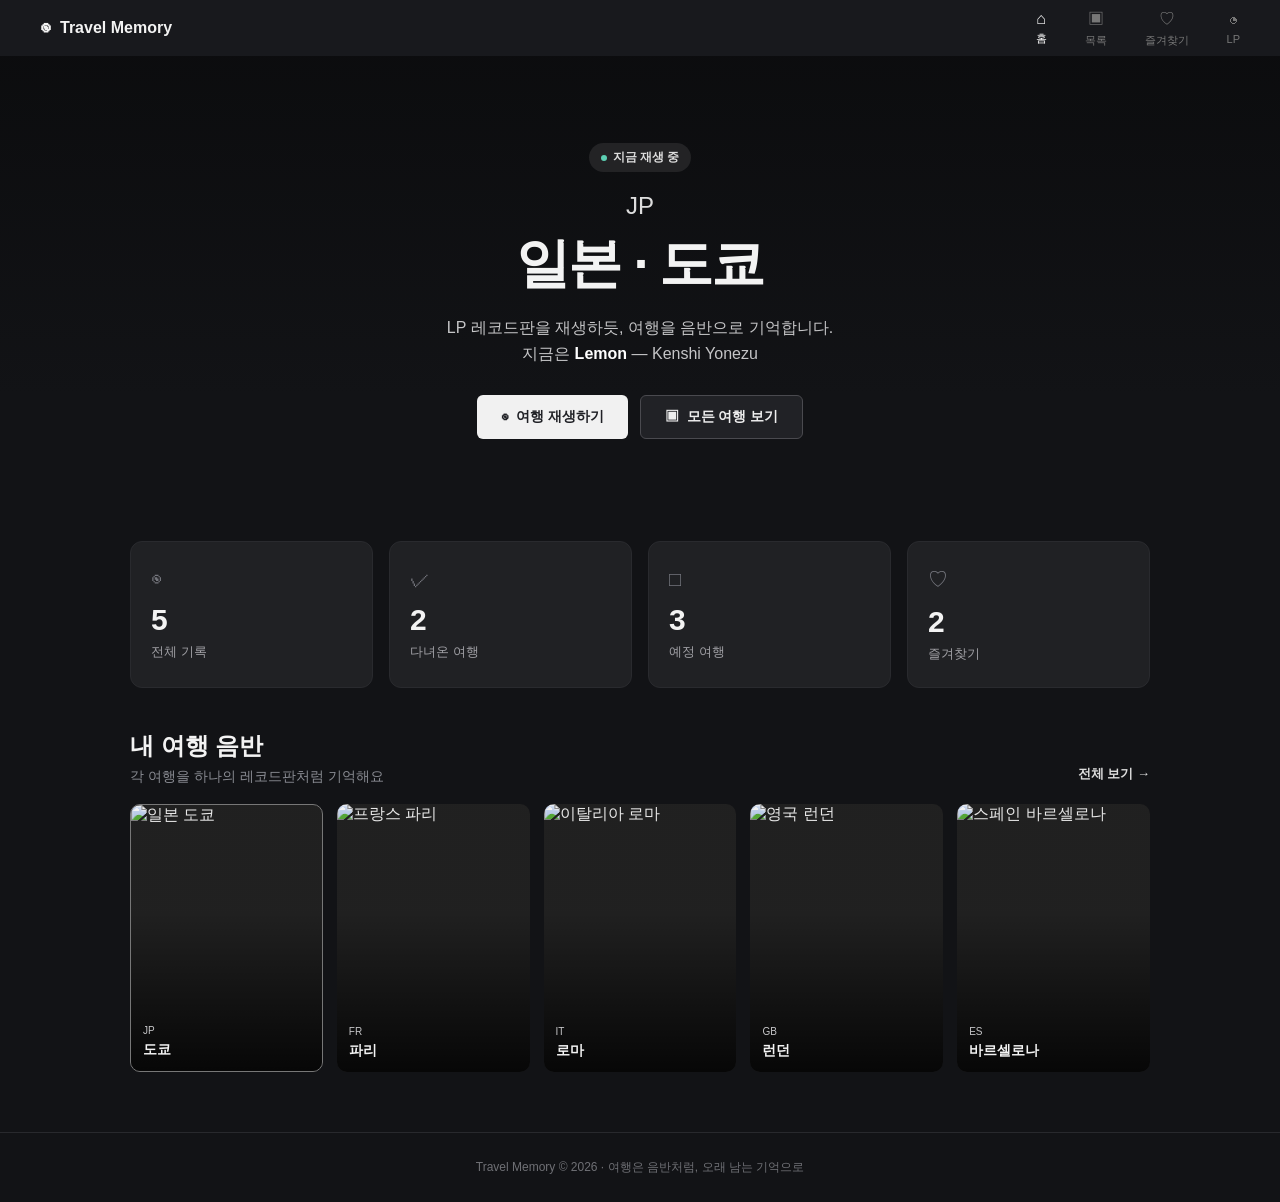
==== html/index.html @ 55512eca "파일 정리, html파일 추가" ====
<!DOCTYPE html>
<html lang="ko">

<head>
    <meta charset="UTF-8">
    <meta name="viewport" content="width=device-width, initial-scale=1.0">
    <title>Travel Memory</title>

    <link rel="stylesheet" href="../css/reset.css">
    <link rel="stylesheet" href="../css/common.css">
    <link rel="stylesheet" href="../css/card.css">
</head>

<body>

    <header class="header">

        <div class="header-inner">

            <a href="./index.html" class="logo">
                <span class="logo-icon">◉</span>
                <span>Travel Memory</span>
            </a>

            <nav class="nav">

                <a href="./index.html" class="nav-item active">
                    <span class="nav-icon">⌂</span>
                    <span>홈</span>
                </a>

                <a href="./list.html" class="nav-item">
                    <span class="nav-icon">▣</span>
                    <span>목록</span>
                </a>

                <a href="./favorites.html" class="nav-item">
                    <span class="nav-icon">♡</span>
                    <span>즐겨찾기</span>
                </a>

                <a href="./lp.html" class="nav-item">
                    <span class="nav-icon">◔</span>
                    <span>LP</span>
                </a>

            </nav>

        </div>

    </header>


    <main>

        <section class="hero">

            <div class="hero-bg"></div>

            <div class="hero-content">

                <div class="play-status">
                    <span class="status-dot"></span>
                    지금 재생 중
                </div>

                <p class="country-code">JP</p>

                <h1>일본 · 도쿄</h1>

                <p class="hero-description">
                    LP 레코드판을 재생하듯, 여행을 음반으로 기억합니다.
                    <br>
                    지금은 <strong>Lemon</strong> — Kenshi Yonezu
                </p>

                <div class="hero-buttons">

                    <button class="play-btn">
                        <span>◉</span>
                        여행 재생하기
                    </button>

                    <a href="#album" class="all-travel-btn">
                        <span>▣</span>
                        모든 여행 보기
                    </a>

                </div>

            </div>

        </section>


        <div class="content">

            <section class="stats">

                <article class="stat-card">
                    <span class="stat-icon">◉</span>
                    <strong>5</strong>
                    <p>전체 기록</p>
                </article>

                <article class="stat-card">
                    <span class="stat-icon">✓</span>
                    <strong>2</strong>
                    <p>다녀온 여행</p>
                </article>

                <article class="stat-card">
                    <span class="stat-icon">□</span>
                    <strong>3</strong>
                    <p>예정 여행</p>
                </article>

                <article class="stat-card">
                    <span class="stat-icon">♡</span>
                    <strong>2</strong>
                    <p>즐겨찾기</p>
                </article>

            </section>


            <section class="album" id="album">

                <div class="album-top">

                    <div>
                        <h2>내 여행 음반</h2>
                        <p>각 여행을 하나의 레코드판처럼 기억해요</p>
                    </div>

                    <a href="#" class="album-all-btn">
                        전체 보기 →
                    </a>

                </div>


                <div class="card-list">

                    <article class="travel-card active-card">

                        <img src="./images/tokyo.jpg" alt="일본 도쿄">

                        <div class="card-gradient"></div>

                        <div class="card-text">
                            <span>JP</span>
                            <strong>도쿄</strong>
                        </div>

                    </article>


                    <article class="travel-card">

                        <img src="./images/paris.jpg" alt="프랑스 파리">

                        <div class="card-gradient"></div>

                        <div class="card-text">
                            <span>FR</span>
                            <strong>파리</strong>
                        </div>

                    </article>


                    <article class="travel-card">

                        <img src="./images/rome.jpg" alt="이탈리아 로마">

                        <div class="card-gradient"></div>

                        <div class="card-text">
                            <span>IT</span>
                            <strong>로마</strong>
                        </div>

                    </article>


                    <article class="travel-card">

                        <img src="./images/london.jpg" alt="영국 런던">

                        <div class="card-gradient"></div>

                        <div class="card-text">
                            <span>GB</span>
                            <strong>런던</strong>
                        </div>

                    </article>


                    <article class="travel-card">

                        <img src="./images/barcelona.jpg" alt="스페인 바르셀로나">

                        <div class="card-gradient"></div>

                        <div class="card-text">
                            <span>ES</span>
                            <strong>바르셀로나</strong>
                        </div>

                    </article>

                </div>

            </section>

        </div>

    </main>


    <footer class="footer">
        Travel Memory © 2026 · 여행은 음반처럼, 오래 남는 기억으로
    </footer>

</body>

</html>
---- css/common.css ----
body {

    background: #121316;
    color: #f3f3f3;

    font-family:
        Arial,
        "Noto Sans KR",
        sans-serif;
}

.header {
    position: sticky;
    top: 0;

    width: 100%;

    height: 56px;

    background: #18191d;

    z-index: 100;
}

.header-inner {
    width: 100%;
    height: 100%;

    padding: 0 40px;

    display: flex;
    align-items: center;
    justify-content: space-between;
}


.logo {
    display: flex;
    align-items: center;

    gap: 10px;

    font-size: 16px;
    font-weight: 700;
}

.logo-icon {
    font-size: 20px;
}


.nav {
    height: 100%;

    display: flex;

    gap: 38px;
}

.nav-item {
    height: 100%;

    display: flex;
    flex-direction: column;

    align-items: center;
    justify-content: center;

    gap: 3px;

    color: #777;

    font-size: 11px;

    transition: 0.2s;
}

.nav-icon {
    font-size: 16px;
}

.nav-item:hover {
    color: #ddd;
}

.nav-item.active {
    color: #fff;
}


.hero {
    position: relative;

    height: 485px;

    overflow: hidden;

    display: flex;
    align-items: center;
    justify-content: center;
}

.hero-bg {
    position: absolute;

    top: 0;
    left: 0;

    width: 100%;
    height: 100%;

    /*나중에 여행 이미지로*/

    background-image:
        linear-gradient(to bottom,
            rgba(0, 0, 0, 0.35) 0%,
            rgba(18, 19, 22, 0.75) 70%,
            #121316 100%),
        url("../images/hero-tokyo.jpg");

    background-size: cover;
    background-position: center;

    z-index: 0;
}

.hero-content {
    position: relative;

    z-index: 1;

    margin-top: -15px;

    display: flex;
    flex-direction: column;

    align-items: center;

    text-align: center;
}


.play-status {
    display: flex;
    align-items: center;

    gap: 6px;

    padding: 6px 12px;

    margin-bottom: 20px;

    border-radius: 20px;

    background: rgba(40, 40, 43, 0.8);

    color: #ddd;

    font-size: 12px;
    font-weight: 600;
}


.status-dot {
    width: 6px;
    height: 6px;

    border-radius: 50%;

    background: #5ccfb3;
}


.country-code {
    margin-bottom: 8px;

    color: #ddd;

    font-size: 24px;
    font-weight: 500;
}


.hero h1 {
    margin-bottom: 14px;

    font-size: 54px;
    font-weight: 700;

    letter-spacing: -2px;
}


.hero-description {
    color: #c5c5c7;

    font-size: 16px;

    line-height: 1.6;
}


.hero-description strong {
    color: #fff;
}


.hero-buttons {
    display: flex;

    gap: 12px;

    margin-top: 28px;
}


.play-btn,
.all-travel-btn {
    height: 44px;

    padding: 0 24px;

    display: flex;
    align-items: center;
    justify-content: center;

    gap: 8px;

    border-radius: 6px;

    font-size: 14px;
    font-weight: 600;

    transition: 0.2s;
}


.play-btn {
    background: #f1f1f1;

    color: #202126;
}


.play-btn:hover {
    background: #fff;
}


.all-travel-btn {
    border: 1px solid #4a4a4f;

    background: rgba(40, 40, 45, 0.7);

    color: #eee;
}


.all-travel-btn:hover {
    background: #35353a;
}


.content {
    max-width: 1060px;

    margin: 0 auto;

    padding: 0 20px;
}


.stats {
    display: grid;

    grid-template-columns:
        repeat(4, 1fr);

    gap: 16px;

    margin-top: 0;

    margin-bottom: 42px;
}


.stat-card {
    min-height: 130px;

    padding: 24px 20px;

    display: flex;
    flex-direction: column;

    justify-content: center;

    background: #202124;

    border: 1px solid #292a2e;

    border-radius: 12px;
}


.stat-icon {
    margin-bottom: 12px;

    color: #74767d;

    font-size: 20px;
}


.stat-card strong {
    margin-bottom: 6px;

    font-size: 30px;
}


.stat-card p {
    color: #a0a0a5;

    font-size: 13px;
}



.album {
    padding-bottom: 60px;
}


.album-top {
    margin-bottom: 18px;

    display: flex;
    align-items: flex-end;
    justify-content: space-between;
}


.album h2 {
    margin-bottom: 6px;

    font-size: 24px;
    font-weight: 700;
}


.album-top p {
    color: #898b92;

    font-size: 14px;
}


.album-all-btn {
    padding-bottom: 3px;

    color: #ddd;

    font-size: 13px;
    font-weight: 600;
}


.album-all-btn:hover {
    color: #fff;
}


.footer {
    padding: 26px 20px;

    border-top: 1px solid #28292d;

    color: #6f7075;

    text-align: center;

    font-size: 12px;
}

@media (max-width: 768px) {

    .header-inner {
        padding: 0 18px;
    }

    .logo {
        font-size: 14px;
    }

    .nav {
        gap: 18px;
    }

    .nav-item {
        font-size: 9px;
    }

    .nav-icon {
        font-size: 14px;
    }

    .hero {
        height: 540px;
    }

    .hero-content {
        padding: 0 20px;
    }

    .country-code {
        font-size: 20px;
    }

    .hero h1 {
        font-size: 38px;

        letter-spacing: -1px;
    }

    .hero-description {
        font-size: 14px;
    }

    .hero-buttons {
        width: 100%;

        flex-direction: column;

        align-items: center;
    }


    .play-btn,
    .all-travel-btn {
        width: 220px;
    }

    .content {
        padding: 0 16px;
    }

    .stats {
        grid-template-columns:
            repeat(2, 1fr);

        gap: 10px;

        margin-bottom: 38px;
    }

    .stat-card {
        min-height: 115px;

        padding: 20px 16px;
    }

    .stat-card strong {
        font-size: 27px;
    }

    .album-top {
        align-items: flex-end;

        gap: 10px;
    }

    .album h2 {
        font-size: 21px;
    }

    .album-top p {
        font-size: 12px;
    }

    .album-all-btn {
        white-space: nowrap;
    }

}
---- css/card.css ----
.card-list {
    display: grid;

    grid-template-columns:
        repeat(5, 1fr);

    gap: 14px;
}

.travel-card {
    position: relative;

    aspect-ratio: 0.72 / 1;

    overflow: hidden;

    border-radius: 10px;

    background: #222;

    cursor: pointer;

    transition:
        transform 0.25s,
        border 0.25s;
}


.travel-card:hover {
    transform: translateY(-5px);
}

.travel-card img {
    width: 100%;
    height: 100%;

    object-fit: cover;

    transition: transform 0.4s;
}


.travel-card:hover img {
    transform: scale(1.08);
}




.card-gradient {
    position: absolute;

    left: 0;
    bottom: 0;

    width: 100%;
    height: 100%;

    background:
        linear-gradient(to top,
            rgba(0, 0, 0, 0.8),
            rgba(0, 0, 0, 0.05) 60%);
}




.card-text {
    position: absolute;

    left: 0;
    bottom: 0;

    width: 100%;

    padding: 12px;
}


.card-text span {
    display: block;

    margin-bottom: 4px;

    color: #c7c7c9;

    font-size: 10px;
}


.card-text strong {
    font-size: 14px;

    font-weight: 600;
}




.active-card {
    border: 1px solid #777;
}



/* 모바일  */
@media (max-width: 768px) {

    .card-list {
        display: flex;

        overflow-x: auto;

        gap: 12px;

        padding-bottom: 8px;

        scrollbar-width: none;
    }


    .card-list::-webkit-scrollbar {
        display: none;
    }


    .travel-card {
        min-width: 150px;

        aspect-ratio: 0.72 / 1;
    }


}
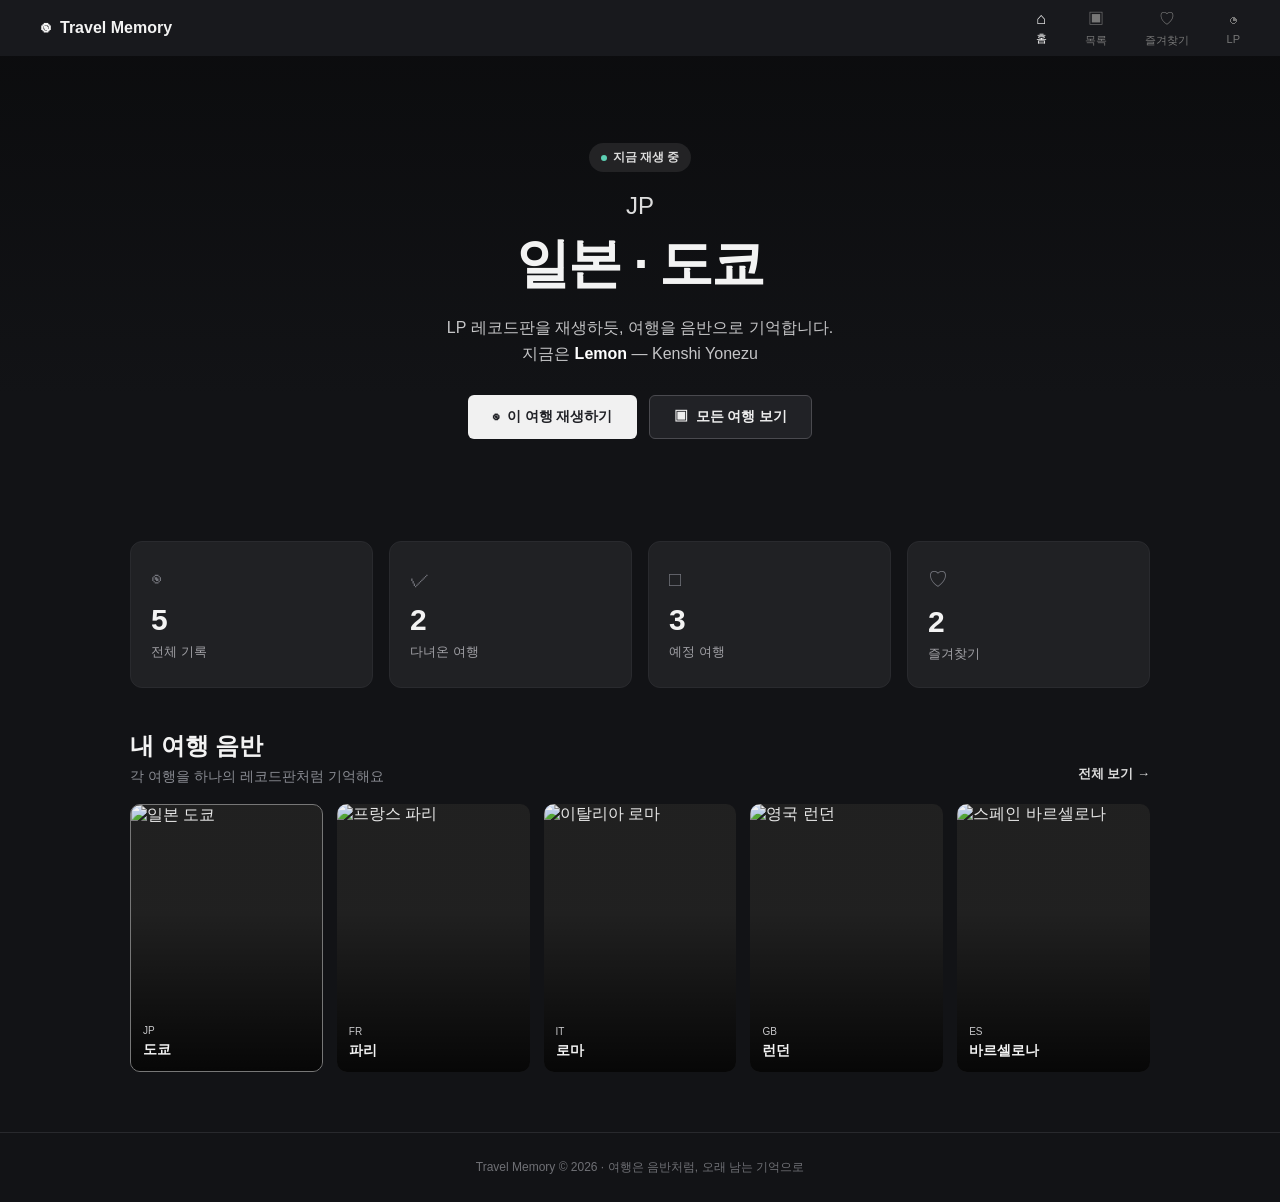
==== commit c7165505: "html완성" ====
--- a/html/index.html
+++ b/html/index.html
@@ -76,12 +76,12 @@
 
                 <div class="hero-buttons">
 
-                    <button class="play-btn">
+                    <button href="./lp.html" class="play-btn">
                         <span>◉</span>
-                        여행 재생하기
+                        이 여행 재생하기
                     </button>
 
-                    <a href="#album" class="all-travel-btn">
+                    <a href="./list.html" class="all-travel-btn">
                         <span>▣</span>
                         모든 여행 보기
                     </a>
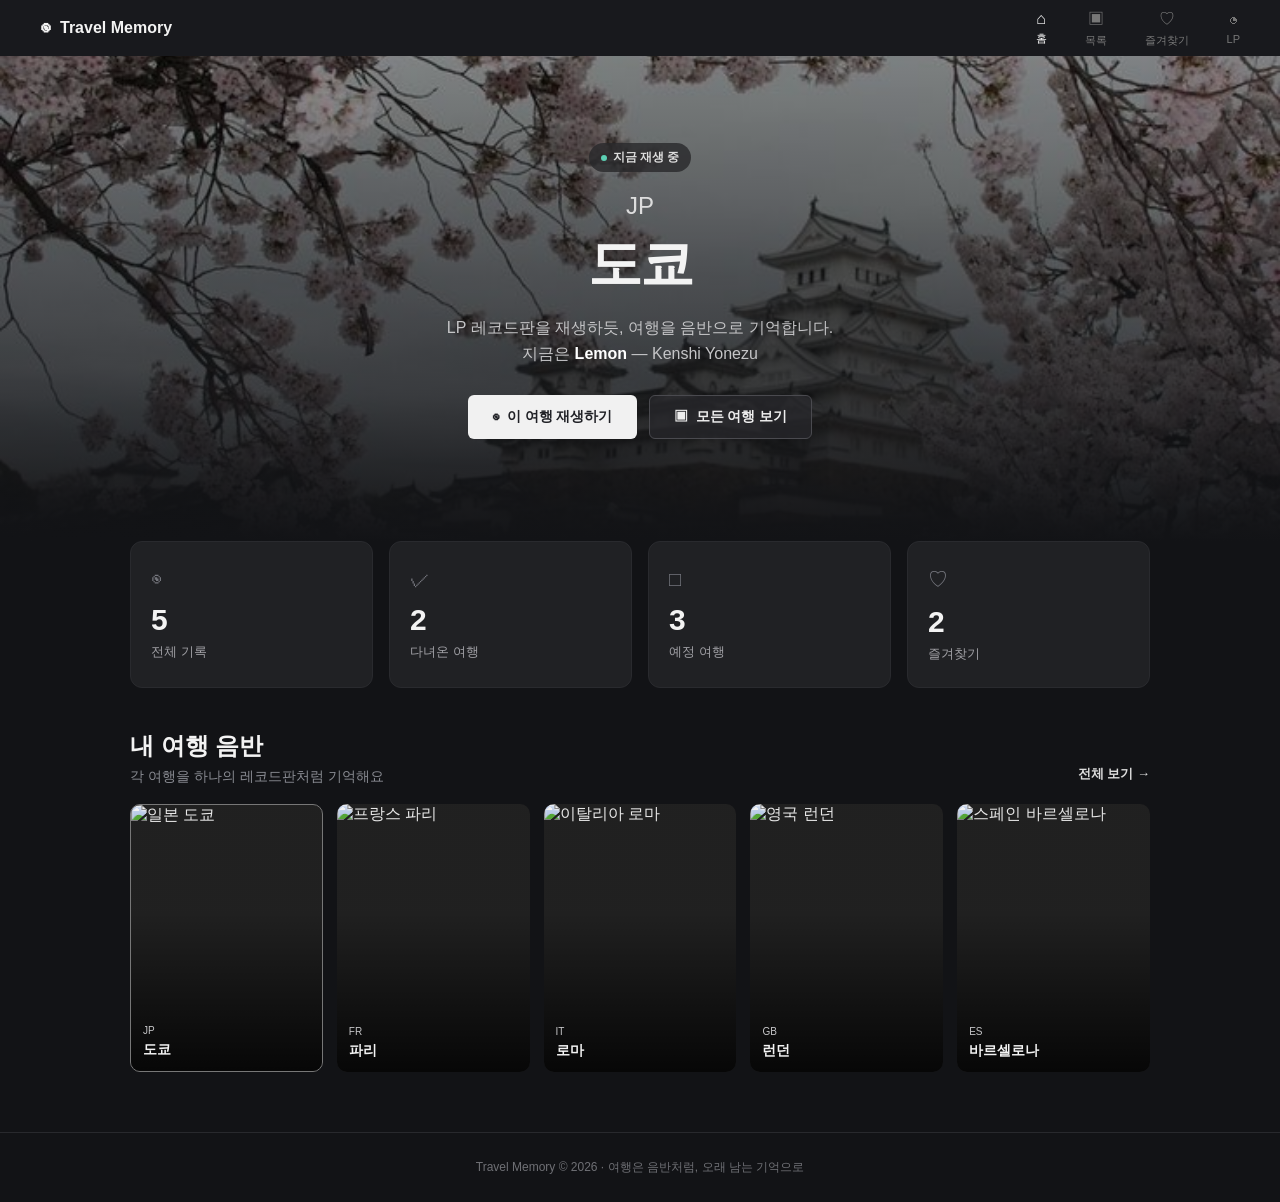
==== commit b8866981: "홈 화면 데이터 연결(통계, hero, 앨범), 기본 이미지 경로 수정" ====
--- a/html/index.html
+++ b/html/index.html
@@ -64,22 +64,22 @@
                     지금 재생 중
                 </div>
 
-                <p class="country-code">JP</p>
-
-                <h1>일본 · 도쿄</h1>
+                <p class="country-code" id = "heroCode">JP</p>
+
+                <h1 id = "heroTitle">도쿄</h1>
 
                 <p class="hero-description">
                     LP 레코드판을 재생하듯, 여행을 음반으로 기억합니다.
                     <br>
-                    지금은 <strong>Lemon</strong> — Kenshi Yonezu
+                    지금은 <strong id = "heroSong">Lemon</strong> — <span id="heroArtist"> Kenshi Yonezu </span>
                 </p>
 
                 <div class="hero-buttons">
 
-                    <button href="./lp.html" class="play-btn">
+                    <a href="./lp.html" class="play-btn">
                         <span>◉</span>
                         이 여행 재생하기
-                    </button>
+                    </a>
 
                     <a href="./list.html" class="all-travel-btn">
                         <span>▣</span>
@@ -99,25 +99,25 @@
 
                 <article class="stat-card">
                     <span class="stat-icon">◉</span>
-                    <strong>5</strong>
+                    <strong id = "statTotal">5</strong>
                     <p>전체 기록</p>
                 </article>
 
                 <article class="stat-card">
                     <span class="stat-icon">✓</span>
-                    <strong>2</strong>
+                    <strong id = "statVisited">2</strong>
                     <p>다녀온 여행</p>
                 </article>
 
                 <article class="stat-card">
                     <span class="stat-icon">□</span>
-                    <strong>3</strong>
+                    <strong id = "statPending">3</strong>
                     <p>예정 여행</p>
                 </article>
 
                 <article class="stat-card">
                     <span class="stat-icon">♡</span>
-                    <strong>2</strong>
+                    <strong id = "statFavorite">2</strong>
                     <p>즐겨찾기</p>
                 </article>
 
@@ -140,7 +140,7 @@
                 </div>
 
 
-                <div class="card-list">
+                <div class="card-list" id = "homeCardList">
 
                     <article class="travel-card active-card">
 
@@ -224,6 +224,9 @@
         Travel Memory © 2026 · 여행은 음반처럼, 오래 남는 기억으로
     </footer>
 
+<script src="../js/storage.js"></script>
+<script src="../js/filter.js"></script>
+<script src="../js/home.js"></script>
 </body>
 
 </html>
--- a/css/common.css
+++ b/css/common.css
@@ -116,7 +116,7 @@
             rgba(0, 0, 0, 0.35) 0%,
             rgba(18, 19, 22, 0.75) 70%,
             #121316 100%),
-        url("../images/hero-tokyo.jpg");
+        url("../assets/images/default.jpg");
 
     background-size: cover;
     background-position: center;
